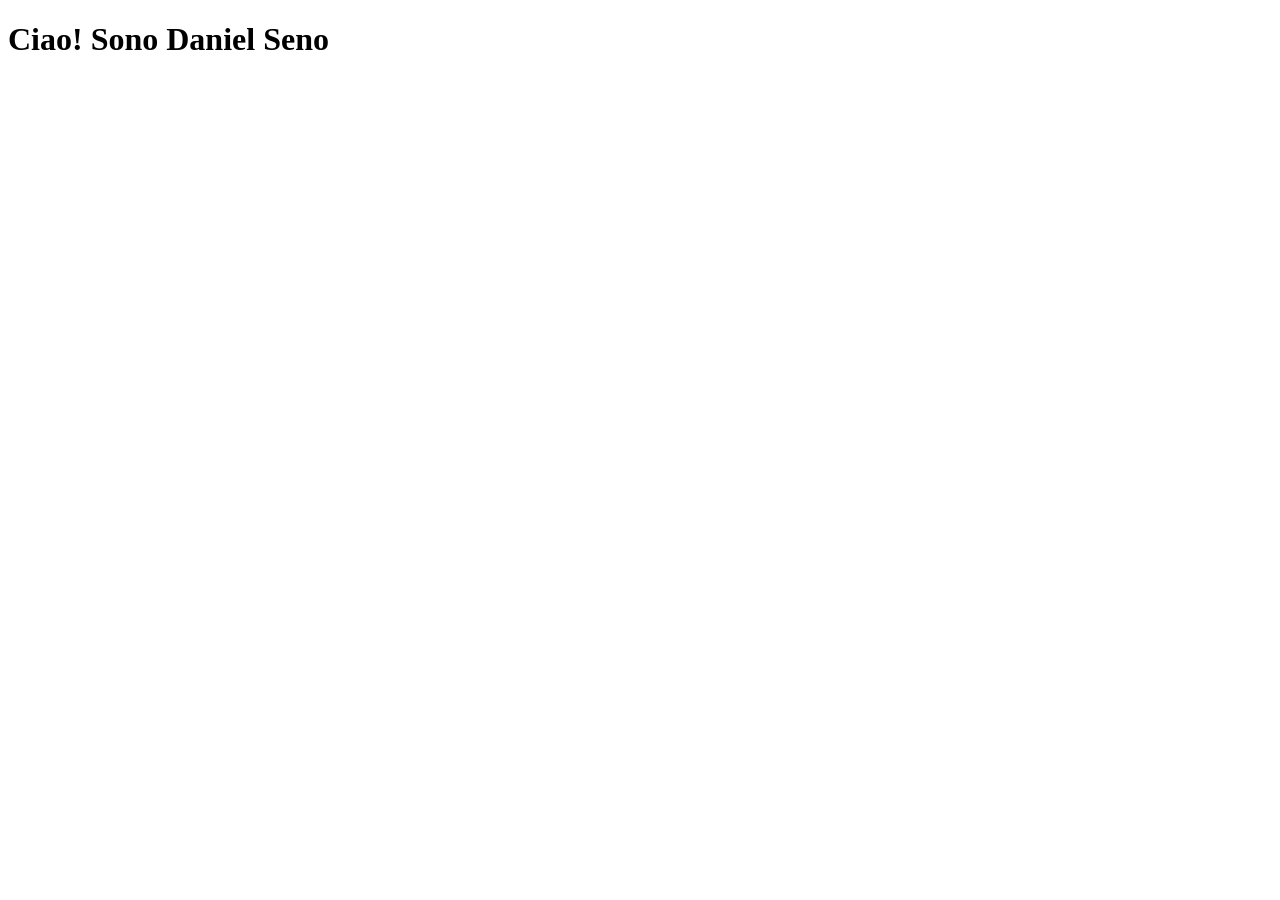
==== index.html @ 46e231f3 "index.html" ====
<!DOCTYPE html>
<html lang="en">
<head>
    <meta charset="UTF-8">
    <meta name="viewport" content="width=device-width, initial-scale=1.0">
    <title>Document</title>
    <link rel="stylesheet" href="style.css">
</head>
<body>
    <h1>Ciao! Sono Daniel Seno</h1>
    
</body>
<script src="main.js"></script>
</html>
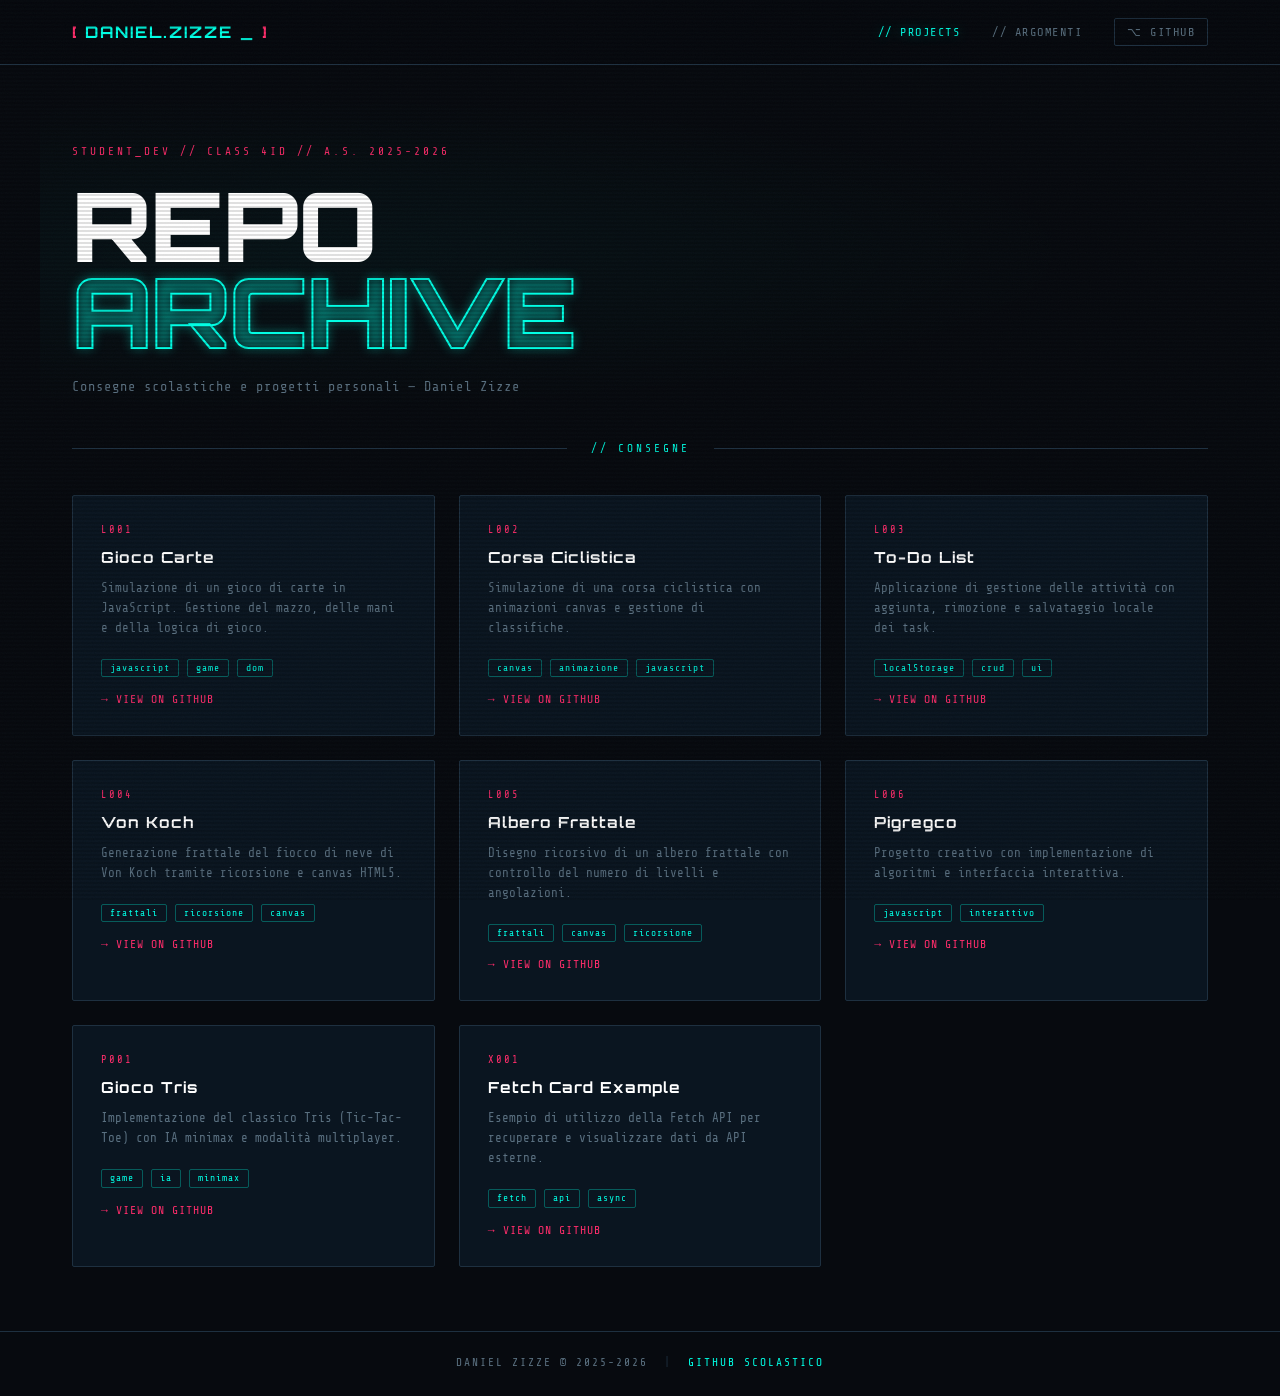
==== commit 4fe5d40f: "." ====
--- a/index.html
+++ b/index.html
@@ -1,14 +1,55 @@
 <!DOCTYPE html>
-<html lang="en">
+<html lang="it">
 <head>
-    <meta charset="UTF-8">
-    <meta name="viewport" content="width=device-width, initial-scale=1.0">
-    <title>Document</title>
-    <link rel="stylesheet" href="style.css">
+  <meta charset="UTF-8" />
+  <meta name="viewport" content="width=device-width, initial-scale=1.0" />
+  <title>Daniel Zizze — Portfolio</title>
+  <link rel="stylesheet" href="style.css" />
+  <link href="https://fonts.googleapis.com/css2?family=Share+Tech+Mono&family=Orbitron:wght@400;700;900&display=swap" rel="stylesheet" />
 </head>
 <body>
-    <h1>Ciao! Sono Daniel Seno</h1>
-    
+  <div class="scanlines"></div>
+  <div class="noise"></div>
+
+  <header>
+    <div class="header-inner">
+      <div class="logo">
+        <span class="bracket">[</span>
+        <span class="name" id="typed-name"></span>
+        <span class="cursor-blink">_</span>
+        <span class="bracket">]</span>
+      </div>
+      <nav>
+        <a href="index.html" class="nav-link active">// PROJECTS</a>
+        <a href="lezioni.html" class="nav-link">// ARGOMENTI</a>
+        <a href="https://github.com/Zuccante/4id-consegne-2025-2026-DanielZizze" target="_blank" class="nav-link nav-gh">⌥ GITHUB</a>
+      </nav>
+    </div>
+  </header>
+
+  <main>
+    <section class="hero">
+      <div class="hero-tag">STUDENT_DEV // CLASS 4ID // A.S. 2025-2026</div>
+      <h1 class="hero-title">REPO<br><span class="accent">ARCHIVE</span></h1>
+      <p class="hero-sub">Consegne scolastiche e progetti personali — Daniel Zizze</p>
+    </section>
+
+    <section class="projects" id="projects">
+      <div class="section-header">
+        <span class="sh-line"></span>
+        <span class="sh-label">// CONSEGNE</span>
+        <span class="sh-line"></span>
+      </div>
+      <div class="cards-grid" id="cards-grid"></div>
+    </section>
+  </main>
+
+  <footer>
+    <span>DANIEL ZIZZE © 2025-2026</span>
+    <span class="sep">|</span>
+    <a href="https://github.com/Zuccante/4id-consegne-2025-2026-DanielZizze" target="_blank">GITHUB SCOLASTICO</a>
+  </footer>
+
+  <script src="script.js"></script>
 </body>
-<script src="main.js"></script>
 </html>
--- a/style.css
+++ b/style.css
@@ -0,0 +1,353 @@
+/* ═══════════════════════════════════
+   DANIEL ZIZZE PORTFOLIO — style.css
+   Aesthetic: Terminal / Cyberpunk
+═══════════════════════════════════ */
+
+:root {
+  --bg: #070a0f;
+  --bg2: #0c1018;
+  --bg3: #111820;
+  --accent: #00ffe5;
+  --accent2: #ff2d6b;
+  --green: #39ff14;
+  --text: #c8d8e8;
+  --text-dim: #5a7080;
+  --border: #1e3040;
+  --card-bg: #0a1520;
+  --font-mono: 'Share Tech Mono', monospace;
+  --font-display: 'Orbitron', monospace;
+  --glow: 0 0 12px rgba(0,255,229,0.4);
+  --glow2: 0 0 12px rgba(255,45,107,0.4);
+}
+
+*, *::before, *::after { box-sizing: border-box; margin: 0; padding: 0; }
+
+html { scroll-behavior: smooth; }
+
+body {
+  background: var(--bg);
+  color: var(--text);
+  font-family: var(--font-mono);
+  min-height: 100vh;
+  overflow-x: hidden;
+  position: relative;
+}
+
+/* ── EFFECTS ── */
+.scanlines {
+  position: fixed;
+  inset: 0;
+  pointer-events: none;
+  z-index: 100;
+  background: repeating-linear-gradient(
+    to bottom,
+    transparent 0px,
+    transparent 2px,
+    rgba(0,0,0,0.12) 2px,
+    rgba(0,0,0,0.12) 4px
+  );
+}
+
+.noise {
+  position: fixed;
+  inset: 0;
+  pointer-events: none;
+  z-index: 99;
+  opacity: 0.025;
+  background-image: url("data:image/svg+xml,%3Csvg viewBox='0 0 256 256' xmlns='http://www.w3.org/2000/svg'%3E%3Cfilter id='n'%3E%3CfeTurbulence type='fractalNoise' baseFrequency='0.9' numOctaves='4' stitchTiles='stitch'/%3E%3C/filter%3E%3Crect width='100%25' height='100%25' filter='url(%23n)'/%3E%3C/svg%3E");
+  background-size: 256px 256px;
+}
+
+/* ── HEADER ── */
+header {
+  position: sticky;
+  top: 0;
+  z-index: 50;
+  background: rgba(7,10,15,0.92);
+  backdrop-filter: blur(8px);
+  border-bottom: 1px solid var(--border);
+}
+
+.header-inner {
+  max-width: 1200px;
+  margin: 0 auto;
+  padding: 0 2rem;
+  height: 64px;
+  display: flex;
+  align-items: center;
+  justify-content: space-between;
+}
+
+.logo {
+  font-family: var(--font-display);
+  font-size: 1rem;
+  font-weight: 700;
+  letter-spacing: 2px;
+}
+.bracket { color: var(--accent2); }
+.name { color: var(--accent); }
+.cursor-blink {
+  color: var(--accent);
+  animation: blink 1s step-end infinite;
+}
+@keyframes blink { 0%,100%{opacity:1} 50%{opacity:0} }
+
+nav { display: flex; gap: 2rem; align-items: center; }
+
+.nav-link {
+  color: var(--text-dim);
+  text-decoration: none;
+  font-size: 0.75rem;
+  letter-spacing: 1.5px;
+  transition: color 0.2s, text-shadow 0.2s;
+}
+.nav-link:hover, .nav-link.active {
+  color: var(--accent);
+  text-shadow: var(--glow);
+}
+.nav-gh {
+  color: var(--text-dim);
+  border: 1px solid var(--border);
+  padding: 0.35rem 0.75rem;
+  border-radius: 2px;
+}
+.nav-gh:hover {
+  color: var(--accent2);
+  border-color: var(--accent2);
+  text-shadow: var(--glow2);
+}
+
+/* ── MAIN ── */
+main {
+  max-width: 1200px;
+  margin: 0 auto;
+  padding: 0 2rem 4rem;
+}
+
+/* ── HERO ── */
+.hero {
+  padding: 5rem 0 3rem;
+  position: relative;
+}
+.hero::before {
+  content: '';
+  position: absolute;
+  top: 0; left: -2rem; right: -2rem; bottom: 0;
+  background: radial-gradient(ellipse at 20% 50%, rgba(0,255,229,0.04) 0%, transparent 60%);
+  pointer-events: none;
+}
+
+.hero-tag {
+  font-size: 0.7rem;
+  letter-spacing: 3px;
+  color: var(--accent2);
+  margin-bottom: 1.5rem;
+  opacity: 0;
+  animation: fadeUp 0.6s ease 0.2s forwards;
+}
+
+.hero-title {
+  font-family: var(--font-display);
+  font-size: clamp(3rem, 8vw, 6rem);
+  font-weight: 900;
+  line-height: 0.9;
+  letter-spacing: -1px;
+  color: #fff;
+  opacity: 0;
+  animation: fadeUp 0.6s ease 0.4s forwards;
+}
+.hero-title .accent {
+  color: transparent;
+  -webkit-text-stroke: 2px var(--accent);
+  text-shadow: var(--glow);
+}
+
+.hero-sub {
+  margin-top: 1.5rem;
+  color: var(--text-dim);
+  font-size: 0.85rem;
+  letter-spacing: 1px;
+  max-width: 500px;
+  opacity: 0;
+  animation: fadeUp 0.6s ease 0.6s forwards;
+}
+
+@keyframes fadeUp {
+  from { opacity: 0; transform: translateY(20px); }
+  to   { opacity: 1; transform: translateY(0); }
+}
+
+/* ── SECTION HEADER ── */
+.section-header {
+  display: flex;
+  align-items: center;
+  gap: 1.5rem;
+  margin-bottom: 2.5rem;
+}
+.sh-line { flex: 1; height: 1px; background: var(--border); }
+.sh-label {
+  font-size: 0.7rem;
+  letter-spacing: 3px;
+  color: var(--accent);
+  white-space: nowrap;
+}
+
+/* ── CARDS GRID ── */
+.cards-grid {
+  display: grid;
+  grid-template-columns: repeat(auto-fill, minmax(280px, 1fr));
+  gap: 1.5rem;
+}
+
+.card {
+  background: var(--card-bg);
+  border: 1px solid var(--border);
+  border-radius: 2px;
+  padding: 1.75rem;
+  position: relative;
+  overflow: hidden;
+  opacity: 0;
+  transform: translateY(16px);
+  transition: border-color 0.3s, box-shadow 0.3s, transform 0.3s;
+  animation: cardIn 0.5s ease forwards;
+}
+.card:hover {
+  border-color: var(--accent);
+  box-shadow: var(--glow), inset 0 0 30px rgba(0,255,229,0.02);
+  transform: translateY(-4px);
+}
+.card::before {
+  content: '';
+  position: absolute;
+  top: 0; left: 0; right: 0;
+  height: 2px;
+  background: linear-gradient(90deg, var(--accent2), var(--accent));
+  opacity: 0;
+  transition: opacity 0.3s;
+}
+.card:hover::before { opacity: 1; }
+
+@keyframes cardIn {
+  to { opacity: 1; transform: translateY(0); }
+}
+
+.card-code {
+  font-size: 0.65rem;
+  letter-spacing: 2px;
+  color: var(--accent2);
+  margin-bottom: 0.75rem;
+}
+.card-title {
+  font-family: var(--font-display);
+  font-size: 0.95rem;
+  font-weight: 700;
+  color: #fff;
+  margin-bottom: 0.75rem;
+  letter-spacing: 1px;
+}
+.card-desc {
+  font-size: 0.78rem;
+  color: var(--text-dim);
+  line-height: 1.6;
+  margin-bottom: 1.25rem;
+}
+.card-tags {
+  display: flex;
+  flex-wrap: wrap;
+  gap: 0.5rem;
+}
+.tag {
+  font-size: 0.6rem;
+  letter-spacing: 1px;
+  color: var(--accent);
+  border: 1px solid rgba(0,255,229,0.3);
+  padding: 0.2rem 0.5rem;
+  border-radius: 2px;
+}
+.card-link {
+  display: inline-flex;
+  align-items: center;
+  gap: 0.4rem;
+  margin-top: 1rem;
+  font-size: 0.72rem;
+  color: var(--accent2);
+  text-decoration: none;
+  letter-spacing: 1px;
+  transition: color 0.2s, text-shadow 0.2s;
+}
+.card-link:hover {
+  color: #fff;
+  text-shadow: var(--glow2);
+}
+
+/* staggered card animations */
+.card:nth-child(1) { animation-delay: 0.1s; }
+.card:nth-child(2) { animation-delay: 0.2s; }
+.card:nth-child(3) { animation-delay: 0.3s; }
+.card:nth-child(4) { animation-delay: 0.4s; }
+.card:nth-child(5) { animation-delay: 0.5s; }
+.card:nth-child(6) { animation-delay: 0.6s; }
+.card:nth-child(7) { animation-delay: 0.7s; }
+.card:nth-child(8) { animation-delay: 0.8s; }
+
+/* ── LEZIONI TAB ── */
+.prof-tabs {
+  display: flex;
+  gap: 0;
+  margin-bottom: 2.5rem;
+  border: 1px solid var(--border);
+  width: fit-content;
+}
+.tab-btn {
+  background: transparent;
+  border: none;
+  border-right: 1px solid var(--border);
+  color: var(--text-dim);
+  font-family: var(--font-mono);
+  font-size: 0.75rem;
+  letter-spacing: 2px;
+  padding: 0.65rem 1.5rem;
+  cursor: pointer;
+  transition: background 0.2s, color 0.2s;
+}
+.tab-btn:last-child { border-right: none; }
+.tab-btn:hover { background: var(--bg3); color: var(--text); }
+.tab-btn.active {
+  background: var(--accent);
+  color: var(--bg);
+}
+
+.topic-panel { display: none; }
+.topic-panel.active { display: block; }
+
+/* ── FOOTER ── */
+footer {
+  border-top: 1px solid var(--border);
+  padding: 1.5rem 2rem;
+  text-align: center;
+  font-size: 0.7rem;
+  color: var(--text-dim);
+  letter-spacing: 2px;
+  display: flex;
+  justify-content: center;
+  gap: 1rem;
+  align-items: center;
+}
+footer a {
+  color: var(--accent);
+  text-decoration: none;
+  transition: text-shadow 0.2s;
+}
+footer a:hover { text-shadow: var(--glow); }
+.sep { color: var(--border); }
+
+/* ── RESPONSIVE ── */
+@media (max-width: 640px) {
+  .header-inner { flex-direction: column; height: auto; padding: 1rem; gap: 0.75rem; }
+  nav { gap: 1rem; flex-wrap: wrap; justify-content: center; }
+  .hero-title { font-size: 2.5rem; }
+  .cards-grid { grid-template-columns: 1fr; }
+  .prof-tabs { flex-direction: column; width: 100%; }
+  .tab-btn { border-right: none; border-bottom: 1px solid var(--border); }
+  .tab-btn:last-child { border-bottom: none; }
+}
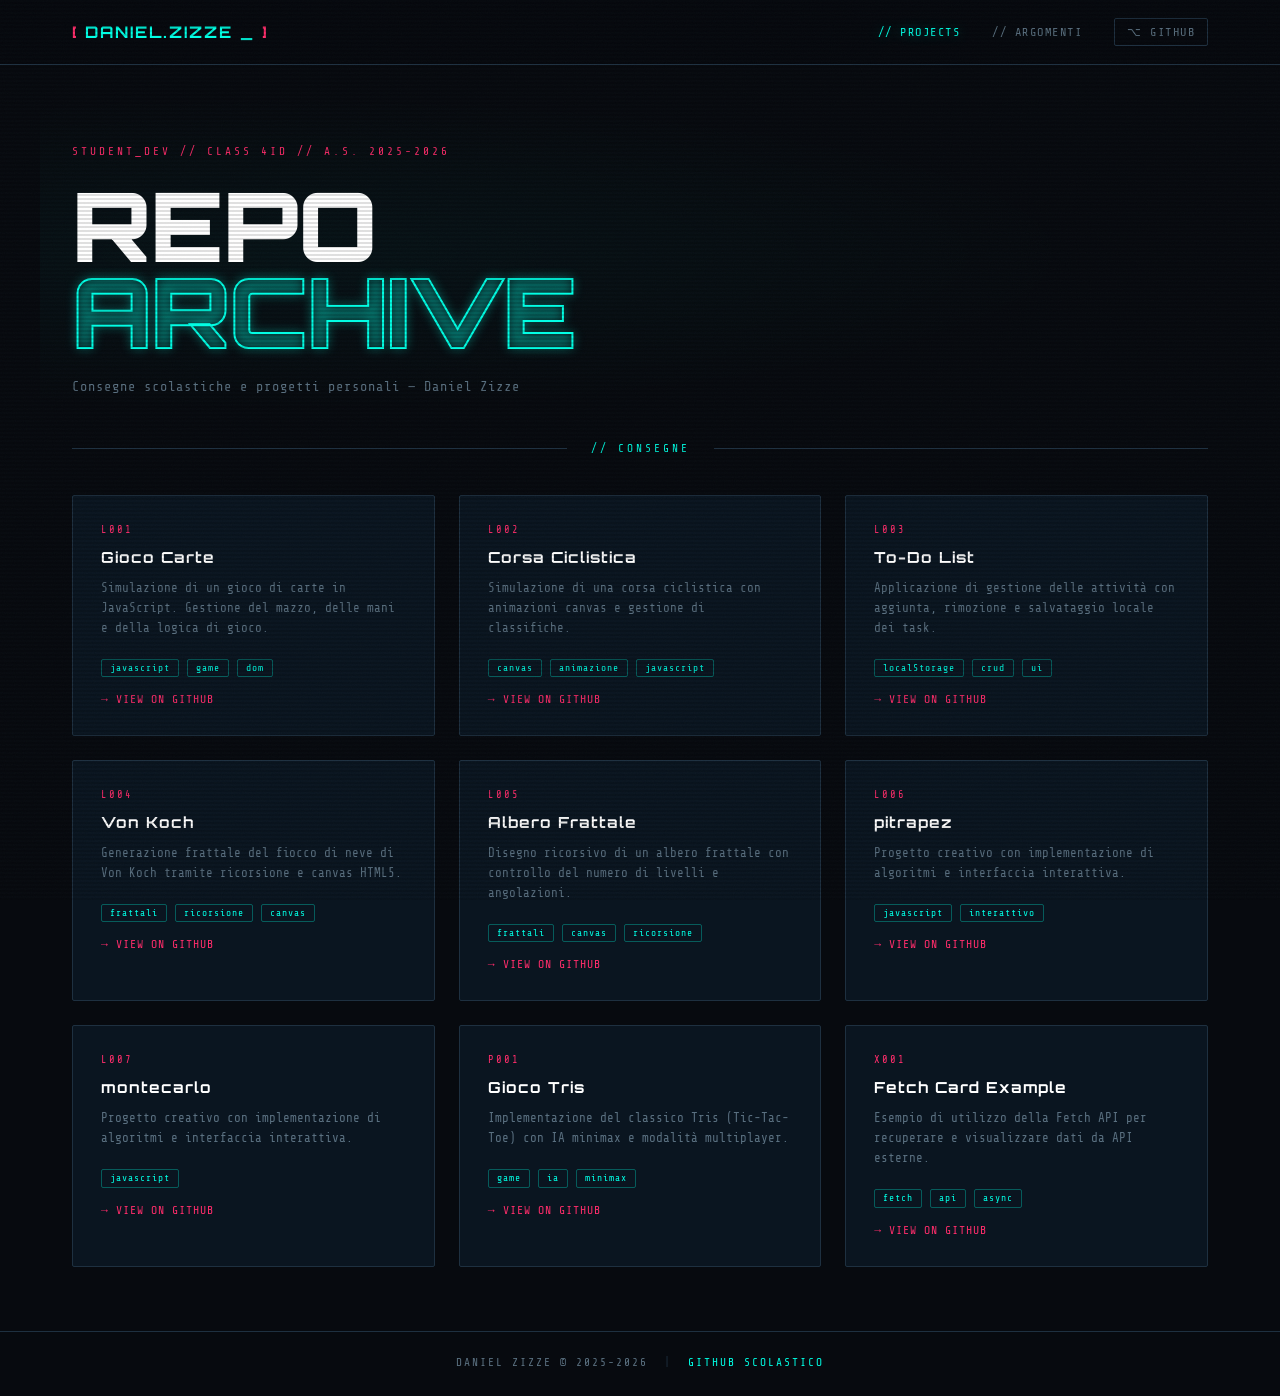
==== commit 35623b52: "file messi nella root" ====
--- a/index.html
+++ b/index.html
@@ -3,7 +3,7 @@
 <head>
   <meta charset="UTF-8" />
   <meta name="viewport" content="width=device-width, initial-scale=1.0" />
-  <title>Daniel Zizze — Portfolio</title>
+  <title>Daniel Zizze — Poo</title>
   <link rel="stylesheet" href="style.css" />
   <link href="https://fonts.googleapis.com/css2?family=Share+Tech+Mono&family=Orbitron:wght@400;700;900&display=swap" rel="stylesheet" />
 </head>
